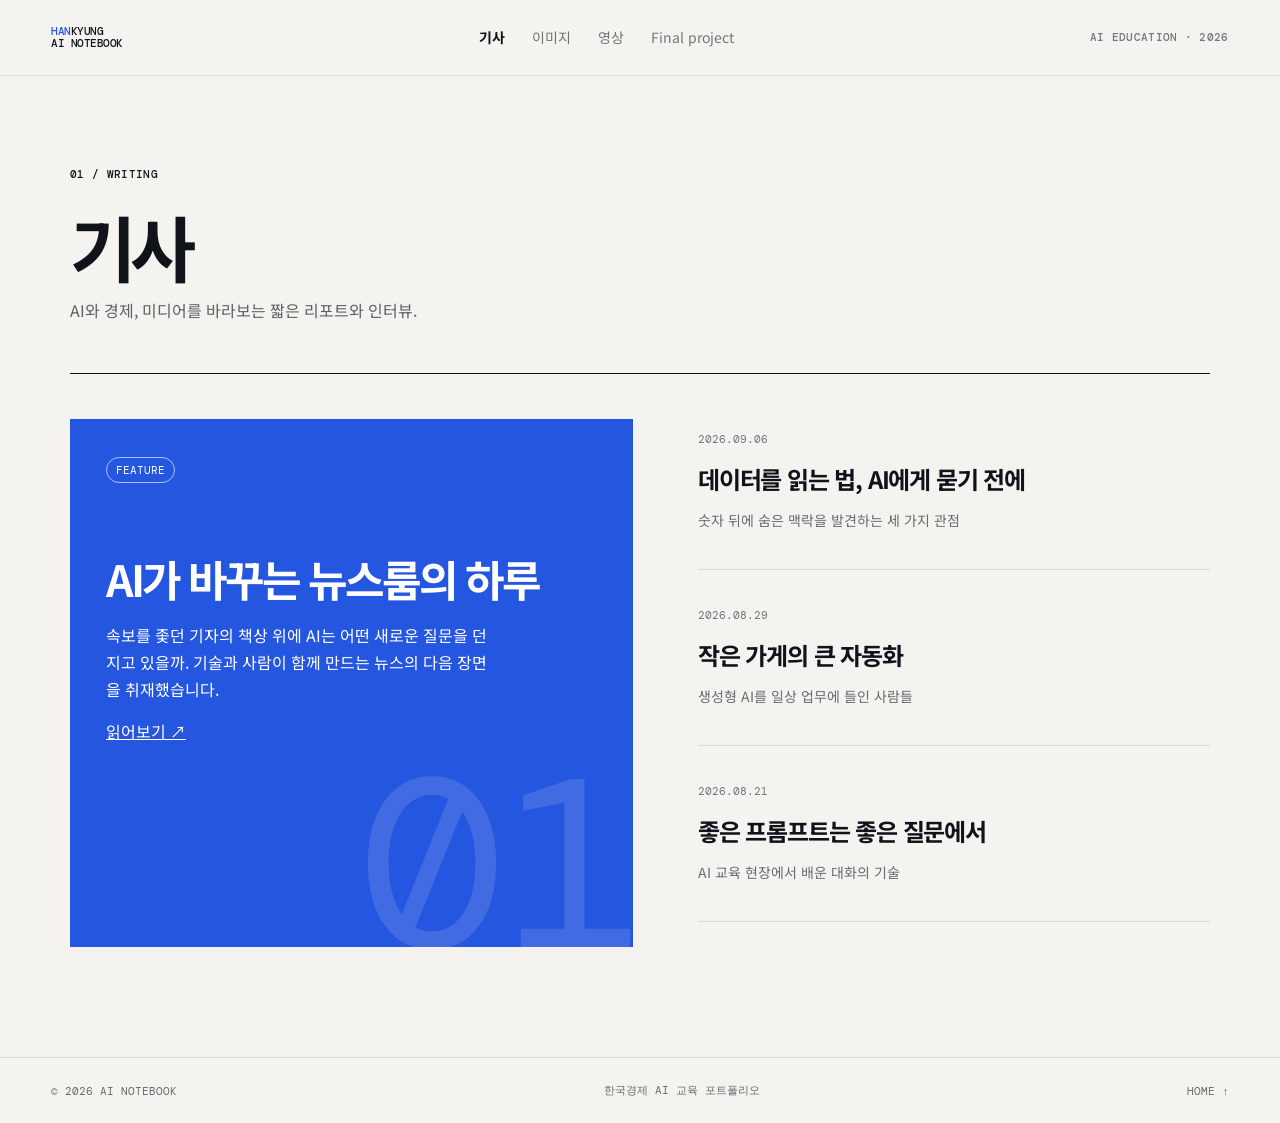
==== article.html @ bb25a0d8 "Add 한국경제 포트폴리오 사이트" ====
<!doctype html><html lang="ko"><head><meta charset="utf-8"><meta name="viewport" content="width=device-width, initial-scale=1"><title>기사 | AI NOTEBOOK</title><link rel="preconnect" href="https://fonts.googleapis.com"><link rel="preconnect" href="https://fonts.gstatic.com" crossorigin><link href="https://fonts.googleapis.com/css2?family=DM+Mono:wght@400;500&family=Noto+Sans+KR:wght@400;500;600;700;800&display=swap" rel="stylesheet"><link rel="stylesheet" href="style.css"></head>
<body><header class="site-header"><a class="brand" href="index.html"><span>HAN</span>KYUNG<br>AI NOTEBOOK</a><nav aria-label="주요 메뉴"><a class="active" href="article.html">기사</a><a href="image.html">이미지</a><a href="video.html">영상</a><a href="final.html">Final project</a></nav><span class="cohort">AI EDUCATION · 2026</span></header><main class="page-shell"><div class="page-head"><p class="eyebrow">01 / WRITING</p><h1>기사</h1><p>AI와 경제, 미디어를 바라보는 짧은 리포트와 인터뷰.</p></div><section class="article-layout"><article class="lead-story"><span class="tag">FEATURE</span><h2>AI가 바꾸는 뉴스룸의 하루</h2><p>속보를 좇던 기자의 책상 위에 AI는 어떤 새로운 질문을 던지고 있을까. 기술과 사람이 함께 만드는 뉴스의 다음 장면을 취재했습니다.</p><a href="#">읽어보기 ↗</a><div class="number">01</div></article><div class="story-list"><article><span>2026.09.06</span><h3>데이터를 읽는 법, AI에게 묻기 전에</h3><p>숫자 뒤에 숨은 맥락을 발견하는 세 가지 관점</p></article><article><span>2026.08.29</span><h3>작은 가게의 큰 자동화</h3><p>생성형 AI를 일상 업무에 들인 사람들</p></article><article><span>2026.08.21</span><h3>좋은 프롬프트는 좋은 질문에서</h3><p>AI 교육 현장에서 배운 대화의 기술</p></article></div></section></main><footer><span>© 2026 AI NOTEBOOK</span><span>한국경제 AI 교육 포트폴리오</span><a href="index.html">HOME ↑</a></footer></body></html>
---- style.css ----
:root{--ink:#11131b;--paper:#f4f3ef;--blue:#2154ed;--line:#d9d9d5;--mono:'DM Mono',monospace;--sans:'Noto Sans KR',sans-serif}*{box-sizing:border-box}html{scroll-behavior:smooth}body{margin:0;color:var(--ink);background:var(--paper);font-family:var(--sans);font-size:16px}.site-header,footer{display:flex;align-items:center;justify-content:space-between;padding:25px max(4vw,32px);border-bottom:1px solid var(--line)}.brand{font:500 11px/1.12 var(--mono);letter-spacing:-.5px;color:inherit;text-decoration:none}.brand span{color:var(--blue)}nav{display:flex;gap:27px}nav a{font-size:14px;color:#72747a;text-decoration:none}nav a:hover,nav a.active{color:var(--ink);font-weight:700}.cohort,.eyebrow{font:500 11px var(--mono);letter-spacing:.03em}.cohort{color:#73757a}.hero{position:relative;overflow:hidden;min-height:580px;padding:64px max(9vw,50px);background:#11131b;color:#fff}.hero h1,.page-head h1,.final-wrap h1{margin:46px 0 20px;font-size:clamp(52px,7.5vw,108px);letter-spacing:-.09em;line-height:1.02}.hero h1 em,.final-wrap em{font-style:normal;color:#5b86ff}.hero-copy{line-height:1.8;color:#c7cad4}.round-link{display:inline-flex;gap:22px;align-items:center;margin-top:32px;padding:11px 11px 11px 18px;border:1px solid #4c4e57;border-radius:30px;color:#fff;text-decoration:none;font-size:14px}.round-link b{background:#fff;color:#111;padding:7px 9px;border-radius:50%;font-size:12px}.hero-orb{position:absolute;right:10%;top:72px;width:340px;height:340px;border:1px solid #2f3350;border-radius:50%;background:radial-gradient(circle at 30% 30%,#345cf5,transparent 24%),radial-gradient(circle at 65% 70%,#852aff,transparent 18%),#171a28;box-shadow:0 0 80px #164ad166}.hero-orb i{position:absolute;border:1px solid #708cff88;border-radius:50%;inset:40px}.hero-orb i:nth-child(2){inset:82px;border-color:#a8b8ff}.hero-orb i:nth-child(3){inset:125px;border-color:#fff}.hero-orb span{position:absolute;left:43%;top:43%;font:500 12px/1.3 var(--mono);letter-spacing:2px}.intro-grid{display:grid;grid-template-columns:1.2fr 1fr;gap:80px;padding:100px max(9vw,50px)}.intro-grid h2{font-size:clamp(28px,3.3vw,46px);letter-spacing:-.07em;line-height:1.22}.intro-grid>p{align-self:end;line-height:1.8;color:#565861}.collection{padding:0 max(9vw,50px) 110px}.section-top{display:flex;justify-content:space-between;border-bottom:1px solid var(--ink);padding-bottom:16px}.section-top a{color:inherit;text-decoration:none;font-size:14px}.feature-grid{display:grid;grid-template-columns:1.2fr 1fr 1fr;min-height:330px}.tile{position:relative;overflow:hidden;padding:25px;color:inherit;text-decoration:none;border-right:1px solid var(--paper);display:flex;flex-direction:column;justify-content:space-between}.tile span,.tile small{font:12px var(--mono)}.tile strong{font-size:26px;letter-spacing:-.06em;line-height:1.3}.tile-blue{color:#fff;background:linear-gradient(145deg,#1640be,#2a78f2)}.tile-light{background:#dce8d4}.tile-dark{color:#fff;background:linear-gradient(145deg,#111a3a,#4c216c)}.mini-sun{position:absolute;width:180px;height:180px;border:20px solid #ffba3e;border-radius:50%;right:-40px;bottom:-60px}.play{font-size:28px;z-index:1}.page-shell{max-width:1220px;margin:auto;padding:80px 40px 110px}.page-head{border-bottom:1px solid var(--ink);padding-bottom:35px;margin-bottom:45px}.page-head h1{font-size:72px;margin:28px 0 12px}.page-head>p:last-child{color:#5d6066}.article-layout{display:grid;grid-template-columns:1.1fr 1fr;gap:65px}.lead-story{position:relative;overflow:hidden;min-height:440px;padding:36px;background:#2556df;color:white}.tag{font:11px var(--mono);border:1px solid #adc2ff;padding:5px 9px;border-radius:20px}.lead-story h2{font-size:43px;letter-spacing:-.07em;line-height:1.15;margin:75px 0 18px}.lead-story p{max-width:390px;line-height:1.7}.lead-story a{position:relative;z-index:1;color:#fff}.number{position:absolute;right:-15px;bottom:-38px;font:240px/1 var(--mono);color:#ffffff20}.story-list article{padding:5px 0 25px;margin-bottom:25px;border-bottom:1px solid var(--line)}.story-list span,.video-list p{font:11px var(--mono);color:#6f727a}.story-list h3{font-size:24px;letter-spacing:-.05em;margin:13px 0}.story-list p{font-size:14px;color:#696b72}.masonry{display:grid;grid-template-columns:1.2fr .8fr 1fr;gap:18px}.visual{margin:0;min-height:240px;position:relative;overflow:hidden;background:#ddd}.visual figcaption{position:absolute;inset:auto 0 0;padding:16px;background:linear-gradient(transparent,#000b);color:#fff;font-size:17px}.visual figcaption span,.visual figcaption em{font:11px var(--mono);font-style:normal}.visual figcaption em{float:right}.one{grid-row:span 2;min-height:500px;background:radial-gradient(circle at 65% 25%,#ff6e5c,transparent 10%),linear-gradient(140deg,#17142d 25%,#175ee5 55%,#ff8c54)}.two{background:radial-gradient(circle at 70% 20%,#d9e0ff,transparent 15%),linear-gradient(125deg,#718a54,#d5e0a9)}.three{background:repeating-radial-gradient(ellipse at 20% 100%,#28d3d0 0 12px,#124d82 14px 30px)}.four{grid-column:span 2;background:radial-gradient(circle at 70% 45%,#ffde89,transparent 15%),linear-gradient(120deg,#111,#d03b99)}.five{background:linear-gradient(135deg,#f1c2b1,#772a63 48%,#192b62)}.video-page{background:#11131b;color:#f7f7f2}.video-page .site-header{border-color:#343640}.video-page nav a{color:#a1a4ad}.video-page nav a.active{color:#fff}.screen{position:relative;min-height:480px;padding:50px;background:radial-gradient(circle at 68% 42%,#7b3cff,transparent 7%),radial-gradient(circle at 55% 50%,#274ee9,transparent 20%),linear-gradient(135deg,#0d1532,#281c42);overflow:hidden}.screen:before,.screen:after{content:"";position:absolute;width:520px;height:190px;border:25px solid #2868f4;border-radius:50%;transform:rotate(-32deg);right:-90px;top:110px;opacity:.7}.screen:after{width:330px;height:120px;right:190px;top:170px;border-color:#a67cff}.screen-text{position:relative;z-index:1}.screen-text p{font:12px var(--mono)}.screen h2{font-size:clamp(35px,5vw,65px);line-height:1.15;letter-spacing:-.08em}.big-play{position:absolute;z-index:2;left:50%;top:50%;transform:translate(-50%,-50%);width:82px;height:82px;border:0;border-radius:50%;background:white;color:#2454df;font-size:26px;padding-left:8px}.duration{position:absolute;right:25px;bottom:25px;font:12px var(--mono)}.video-list{display:grid;grid-template-columns:repeat(3,1fr);gap:24px;margin-top:28px}.thumb{height:150px;display:grid;place-items:center}.thumb b{padding:12px 14px;border:1px solid #fff;border-radius:50%}.thumb-a{background:linear-gradient(135deg,#f46a80,#2433a5)}.thumb-b{background:linear-gradient(135deg,#1a937e,#8cd8cf)}.thumb-c{background:linear-gradient(135deg,#4e2573,#ff962d)}.video-list h3{margin:8px 0;font-size:18px}.final-page{background:#e5e5e0}.final-wrap{max-width:1220px;margin:auto;padding:75px 40px 75px}.final-wrap h1{margin:40px 0 15px}.final-copy{line-height:1.8;color:#606268}.project-board{margin-top:65px;display:grid;grid-template-columns:1fr 1.2fr;min-height:440px;background:#121523;color:#fff}.project-title{padding:45px}.project-title span,.project-meta{font:11px var(--mono)}.project-title h2{font-size:48px;line-height:.98;letter-spacing:-.07em}.project-title p{max-width:290px;font-size:14px;line-height:1.7;color:#c6c8d2}.project-title a{color:#fff;font-size:14px}.project-visual{position:relative;overflow:hidden;background:radial-gradient(circle,#427aff 0 11%,#182145 12% 29%,#13172b 30%)}.globe,.orbit{position:absolute;border:1px solid #8aa7ff;border-radius:50%;left:50%;top:50%;transform:translate(-50%,-50%)}.globe{width:180px;height:180px;background:repeating-linear-gradient(0deg,transparent 0 17px,#7194f855 18px 19px);box-shadow:0 0 55px #2556ff}.orbit{width:380px;height:180px;transform:translate(-50%,-50%) rotate(-24deg)}.o2{width:260px;height:300px;transform:translate(-50%,-50%) rotate(43deg);border-color:#eb96ff}.project-visual b{position:absolute;right:35px;bottom:30px;font:500 13px/1.2 var(--mono);letter-spacing:2px}.project-meta{display:flex;justify-content:space-between;gap:15px;padding-top:18px}footer{border-top:1px solid var(--line);border-bottom:0;font:11px var(--mono);color:#676971}footer a{color:inherit;text-decoration:none}@media(max-width:720px){.site-header{padding:18px 22px;align-items:flex-start}.cohort{display:none}nav{gap:13px;flex-wrap:wrap;justify-content:flex-end}nav a{font-size:12px}.hero{padding:42px 28px;min-height:610px}.hero-orb{width:230px;height:230px;right:-40px;top:270px}.intro-grid,.article-layout,.project-board{grid-template-columns:1fr;gap:25px}.intro-grid{padding:65px 28px}.collection{padding:0 28px 65px}.feature-grid{grid-template-columns:1fr;gap:1px}.tile{min-height:185px}.page-shell,.final-wrap{padding:55px 22px 65px}.page-head h1{font-size:55px}.masonry{grid-template-columns:1fr 1fr}.one{grid-row:span 1;grid-column:span 2;min-height:350px}.four{grid-column:span 2}.video-list{grid-template-columns:1fr}.screen{min-height:400px;padding:30px}.project-title{padding:32px}.project-visual{min-height:320px}.project-meta{flex-direction:column}.final-wrap h1{font-size:52px}footer{padding:22px;gap:12px;flex-wrap:wrap}}
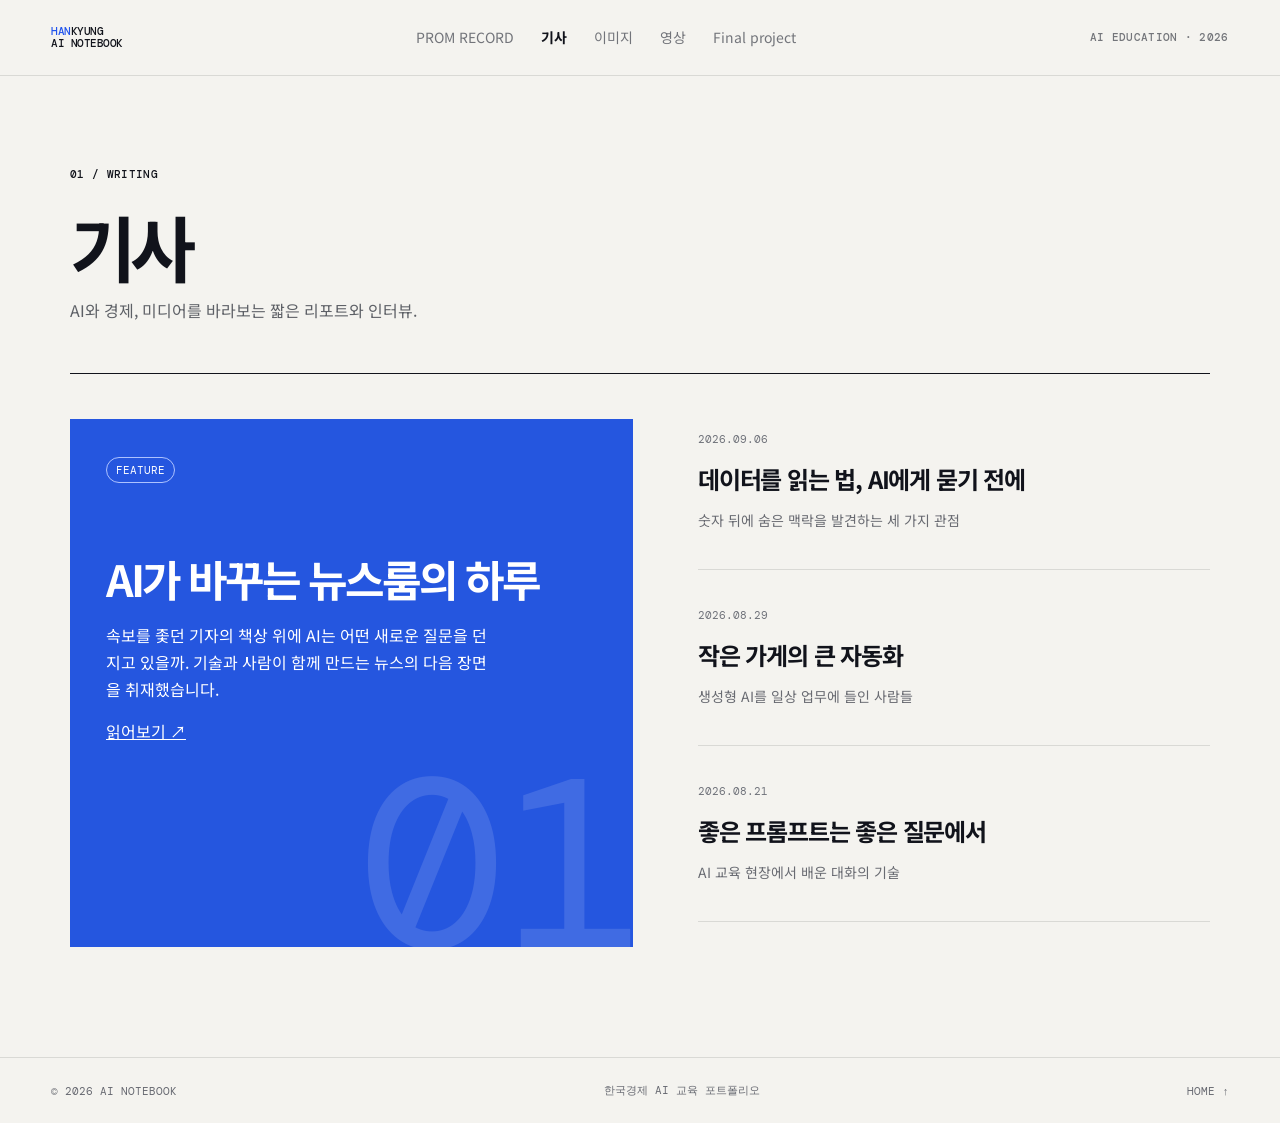
==== commit a0894ba0: "Add PROM RECORD introduction page" ====
--- a/article.html
+++ b/article.html
@@ -1,2 +1,2 @@
 <!doctype html><html lang="ko"><head><meta charset="utf-8"><meta name="viewport" content="width=device-width, initial-scale=1"><title>기사 | AI NOTEBOOK</title><link rel="preconnect" href="https://fonts.googleapis.com"><link rel="preconnect" href="https://fonts.gstatic.com" crossorigin><link href="https://fonts.googleapis.com/css2?family=DM+Mono:wght@400;500&family=Noto+Sans+KR:wght@400;500;600;700;800&display=swap" rel="stylesheet"><link rel="stylesheet" href="style.css"></head>
-<body><header class="site-header"><a class="brand" href="index.html"><span>HAN</span>KYUNG<br>AI NOTEBOOK</a><nav aria-label="주요 메뉴"><a class="active" href="article.html">기사</a><a href="image.html">이미지</a><a href="video.html">영상</a><a href="final.html">Final project</a></nav><span class="cohort">AI EDUCATION · 2026</span></header><main class="page-shell"><div class="page-head"><p class="eyebrow">01 / WRITING</p><h1>기사</h1><p>AI와 경제, 미디어를 바라보는 짧은 리포트와 인터뷰.</p></div><section class="article-layout"><article class="lead-story"><span class="tag">FEATURE</span><h2>AI가 바꾸는 뉴스룸의 하루</h2><p>속보를 좇던 기자의 책상 위에 AI는 어떤 새로운 질문을 던지고 있을까. 기술과 사람이 함께 만드는 뉴스의 다음 장면을 취재했습니다.</p><a href="#">읽어보기 ↗</a><div class="number">01</div></article><div class="story-list"><article><span>2026.09.06</span><h3>데이터를 읽는 법, AI에게 묻기 전에</h3><p>숫자 뒤에 숨은 맥락을 발견하는 세 가지 관점</p></article><article><span>2026.08.29</span><h3>작은 가게의 큰 자동화</h3><p>생성형 AI를 일상 업무에 들인 사람들</p></article><article><span>2026.08.21</span><h3>좋은 프롬프트는 좋은 질문에서</h3><p>AI 교육 현장에서 배운 대화의 기술</p></article></div></section></main><footer><span>© 2026 AI NOTEBOOK</span><span>한국경제 AI 교육 포트폴리오</span><a href="index.html">HOME ↑</a></footer></body></html>
+<body><header class="site-header"><a class="brand" href="index.html"><span>HAN</span>KYUNG<br>AI NOTEBOOK</a><nav aria-label="주요 메뉴"><a href="introduce.html">PROM RECORD</a><a class="active" href="article.html">기사</a><a href="image.html">이미지</a><a href="video.html">영상</a><a href="final.html">Final project</a></nav><span class="cohort">AI EDUCATION · 2026</span></header><main class="page-shell"><div class="page-head"><p class="eyebrow">01 / WRITING</p><h1>기사</h1><p>AI와 경제, 미디어를 바라보는 짧은 리포트와 인터뷰.</p></div><section class="article-layout"><article class="lead-story"><span class="tag">FEATURE</span><h2>AI가 바꾸는 뉴스룸의 하루</h2><p>속보를 좇던 기자의 책상 위에 AI는 어떤 새로운 질문을 던지고 있을까. 기술과 사람이 함께 만드는 뉴스의 다음 장면을 취재했습니다.</p><a href="#">읽어보기 ↗</a><div class="number">01</div></article><div class="story-list"><article><span>2026.09.06</span><h3>데이터를 읽는 법, AI에게 묻기 전에</h3><p>숫자 뒤에 숨은 맥락을 발견하는 세 가지 관점</p></article><article><span>2026.08.29</span><h3>작은 가게의 큰 자동화</h3><p>생성형 AI를 일상 업무에 들인 사람들</p></article><article><span>2026.08.21</span><h3>좋은 프롬프트는 좋은 질문에서</h3><p>AI 교육 현장에서 배운 대화의 기술</p></article></div></section></main><footer><span>© 2026 AI NOTEBOOK</span><span>한국경제 AI 교육 포트폴리오</span><a href="index.html">HOME ↑</a></footer></body></html>
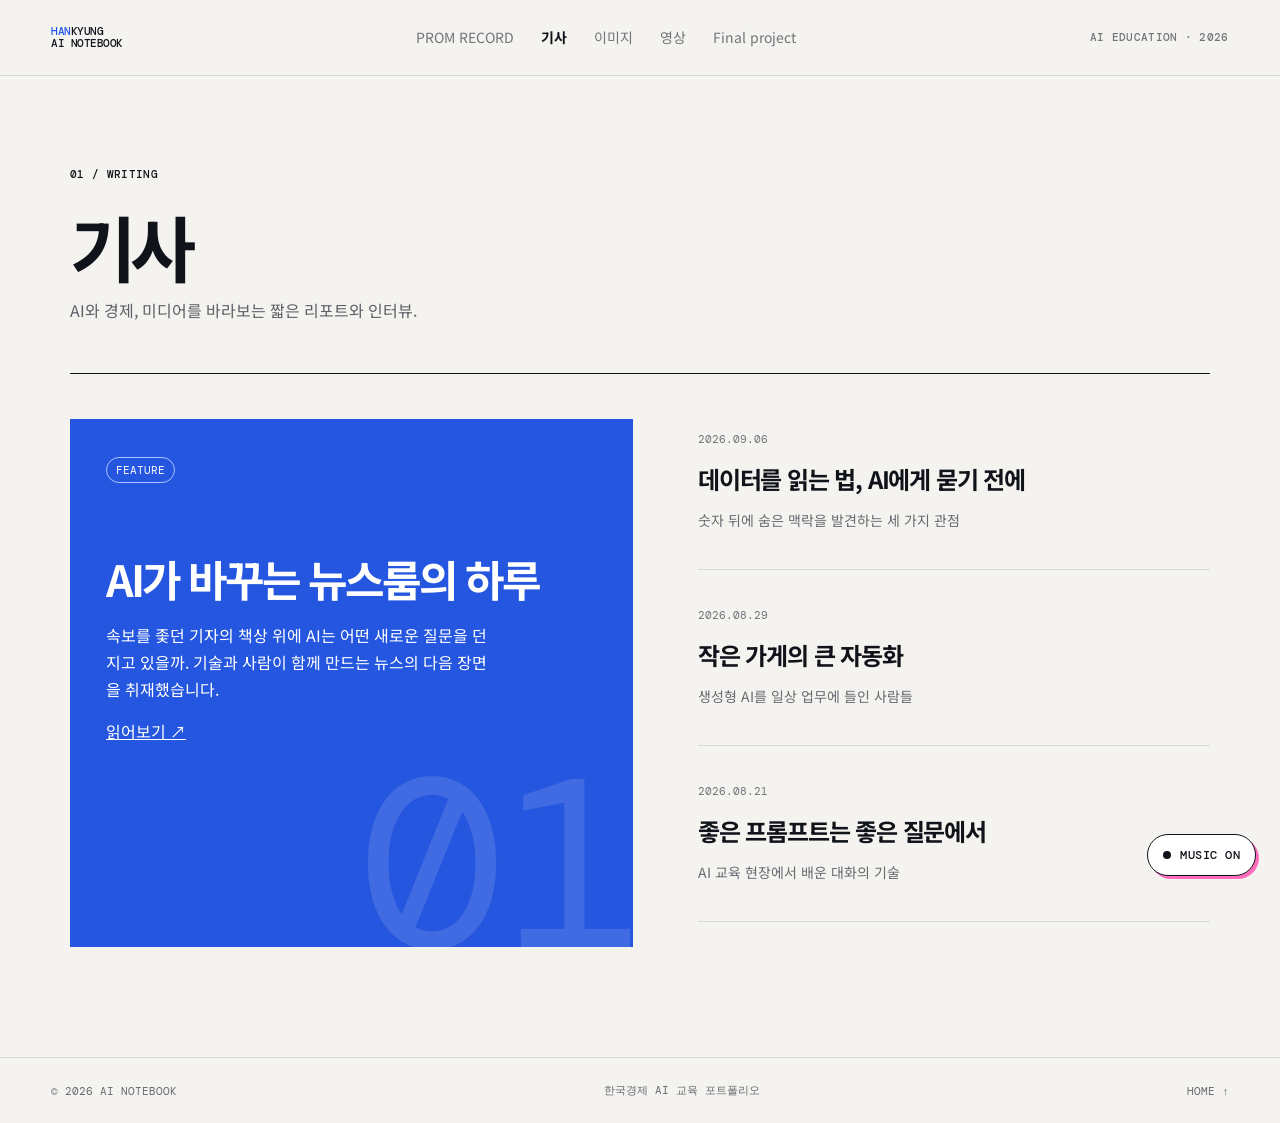
==== commit 326bd7e9: "Add playful website music toggle" ====
--- a/article.html
+++ b/article.html
@@ -1,2 +1,2 @@
-<!doctype html><html lang="ko"><head><meta charset="utf-8"><meta name="viewport" content="width=device-width, initial-scale=1"><title>기사 | AI NOTEBOOK</title><link rel="preconnect" href="https://fonts.googleapis.com"><link rel="preconnect" href="https://fonts.gstatic.com" crossorigin><link href="https://fonts.googleapis.com/css2?family=DM+Mono:wght@400;500&family=Noto+Sans+KR:wght@400;500;600;700;800&display=swap" rel="stylesheet"><link rel="stylesheet" href="style.css"></head>
-<body><header class="site-header"><a class="brand" href="index.html"><span>HAN</span>KYUNG<br>AI NOTEBOOK</a><nav aria-label="주요 메뉴"><a href="introduce.html">PROM RECORD</a><a class="active" href="article.html">기사</a><a href="image.html">이미지</a><a href="video.html">영상</a><a href="final.html">Final project</a></nav><span class="cohort">AI EDUCATION · 2026</span></header><main class="page-shell"><div class="page-head"><p class="eyebrow">01 / WRITING</p><h1>기사</h1><p>AI와 경제, 미디어를 바라보는 짧은 리포트와 인터뷰.</p></div><section class="article-layout"><article class="lead-story"><span class="tag">FEATURE</span><h2>AI가 바꾸는 뉴스룸의 하루</h2><p>속보를 좇던 기자의 책상 위에 AI는 어떤 새로운 질문을 던지고 있을까. 기술과 사람이 함께 만드는 뉴스의 다음 장면을 취재했습니다.</p><a href="#">읽어보기 ↗</a><div class="number">01</div></article><div class="story-list"><article><span>2026.09.06</span><h3>데이터를 읽는 법, AI에게 묻기 전에</h3><p>숫자 뒤에 숨은 맥락을 발견하는 세 가지 관점</p></article><article><span>2026.08.29</span><h3>작은 가게의 큰 자동화</h3><p>생성형 AI를 일상 업무에 들인 사람들</p></article><article><span>2026.08.21</span><h3>좋은 프롬프트는 좋은 질문에서</h3><p>AI 교육 현장에서 배운 대화의 기술</p></article></div></section></main><footer><span>© 2026 AI NOTEBOOK</span><span>한국경제 AI 교육 포트폴리오</span><a href="index.html">HOME ↑</a></footer></body></html>
+<!doctype html><html lang="ko"><head><meta charset="utf-8"><meta name="viewport" content="width=device-width, initial-scale=1"><title>기사 | AI NOTEBOOK</title><link rel="preconnect" href="https://fonts.googleapis.com"><link rel="preconnect" href="https://fonts.gstatic.com" crossorigin><link href="https://fonts.googleapis.com/css2?family=DM+Mono:wght@400;500&family=Noto+Sans+KR:wght@400;500;600;700;800&display=swap" rel="stylesheet"><link rel="stylesheet" href="style.css"><link rel="stylesheet" href="sound.css"></head>
+<body><header class="site-header"><a class="brand" href="index.html"><span>HAN</span>KYUNG<br>AI NOTEBOOK</a><nav aria-label="주요 메뉴"><a href="introduce.html">PROM RECORD</a><a class="active" href="article.html">기사</a><a href="image.html">이미지</a><a href="video.html">영상</a><a href="final.html">Final project</a></nav><span class="cohort">AI EDUCATION · 2026</span></header><main class="page-shell"><div class="page-head"><p class="eyebrow">01 / WRITING</p><h1>기사</h1><p>AI와 경제, 미디어를 바라보는 짧은 리포트와 인터뷰.</p></div><section class="article-layout"><article class="lead-story"><span class="tag">FEATURE</span><h2>AI가 바꾸는 뉴스룸의 하루</h2><p>속보를 좇던 기자의 책상 위에 AI는 어떤 새로운 질문을 던지고 있을까. 기술과 사람이 함께 만드는 뉴스의 다음 장면을 취재했습니다.</p><a href="#">읽어보기 ↗</a><div class="number">01</div></article><div class="story-list"><article><span>2026.09.06</span><h3>데이터를 읽는 법, AI에게 묻기 전에</h3><p>숫자 뒤에 숨은 맥락을 발견하는 세 가지 관점</p></article><article><span>2026.08.29</span><h3>작은 가게의 큰 자동화</h3><p>생성형 AI를 일상 업무에 들인 사람들</p></article><article><span>2026.08.21</span><h3>좋은 프롬프트는 좋은 질문에서</h3><p>AI 교육 현장에서 배운 대화의 기술</p></article></div></section></main><footer><span>© 2026 AI NOTEBOOK</span><span>한국경제 AI 교육 포트폴리오</span><a href="index.html">HOME ↑</a></footer><script src="sound.js"></script></body></html>
--- a/sound.css
+++ b/sound.css
@@ -0,0 +1 @@
+.sound-toggle{position:fixed;right:24px;bottom:24px;z-index:20;display:inline-flex;align-items:center;gap:9px;padding:12px 15px;border:1px solid #11131b;border-radius:999px;background:#fff;color:#11131b;font:500 12px var(--mono);letter-spacing:.04em;cursor:pointer;box-shadow:3px 3px 0 #ff6cba;transition:transform .18s ease,box-shadow .18s ease}.sound-toggle:hover{transform:translate(2px,2px);box-shadow:1px 1px 0 #ff6cba}.sound-toggle[aria-pressed="true"]{background:#ff6cba;color:#11131b;box-shadow:3px 3px 0 #11131b}.sound-toggle i{width:8px;height:8px;border-radius:50%;background:currentColor}@media(max-width:720px){.sound-toggle{right:16px;bottom:16px;padding:11px 13px}}
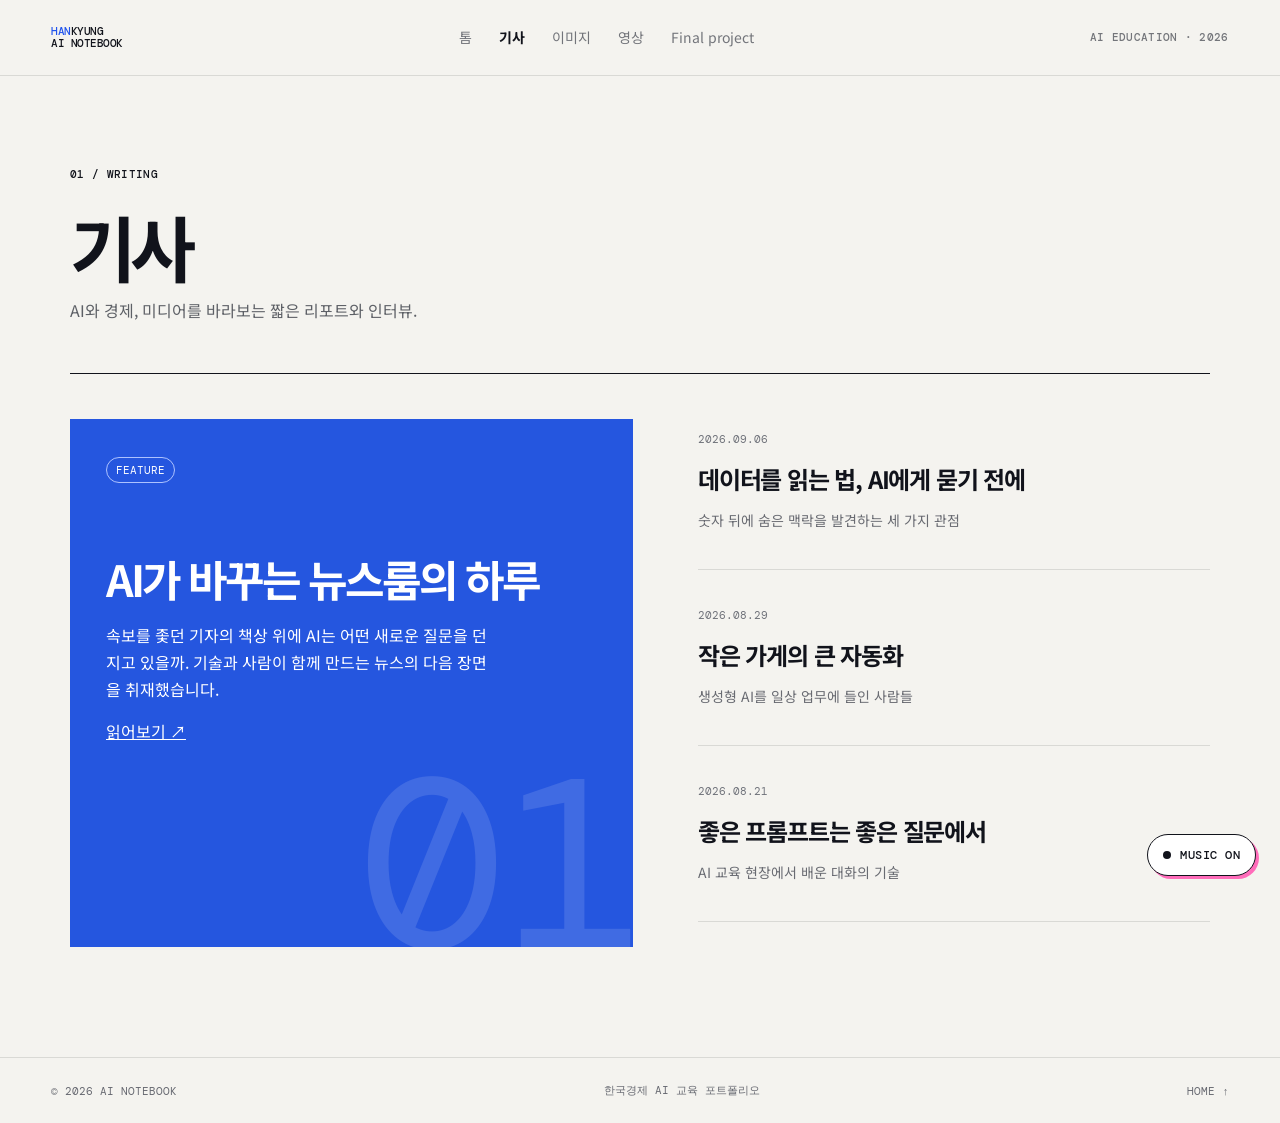
==== commit 026e5abb: "Rename portfolio menu to 톰" ====
--- a/article.html
+++ b/article.html
@@ -1,2 +1,2 @@
-<!doctype html><html lang="ko"><head><meta charset="utf-8"><meta name="viewport" content="width=device-width, initial-scale=1"><title>기사 | AI NOTEBOOK</title><link rel="preconnect" href="https://fonts.googleapis.com"><link rel="preconnect" href="https://fonts.gstatic.com" crossorigin><link href="https://fonts.googleapis.com/css2?family=DM+Mono:wght@400;500&family=Noto+Sans+KR:wght@400;500;600;700;800&display=swap" rel="stylesheet"><link rel="stylesheet" href="style.css"><link rel="stylesheet" href="sound.css"></head>
-<body><header class="site-header"><a class="brand" href="index.html"><span>HAN</span>KYUNG<br>AI NOTEBOOK</a><nav aria-label="주요 메뉴"><a href="introduce.html">PROM RECORD</a><a class="active" href="article.html">기사</a><a href="image.html">이미지</a><a href="video.html">영상</a><a href="final.html">Final project</a></nav><span class="cohort">AI EDUCATION · 2026</span></header><main class="page-shell"><div class="page-head"><p class="eyebrow">01 / WRITING</p><h1>기사</h1><p>AI와 경제, 미디어를 바라보는 짧은 리포트와 인터뷰.</p></div><section class="article-layout"><article class="lead-story"><span class="tag">FEATURE</span><h2>AI가 바꾸는 뉴스룸의 하루</h2><p>속보를 좇던 기자의 책상 위에 AI는 어떤 새로운 질문을 던지고 있을까. 기술과 사람이 함께 만드는 뉴스의 다음 장면을 취재했습니다.</p><a href="#">읽어보기 ↗</a><div class="number">01</div></article><div class="story-list"><article><span>2026.09.06</span><h3>데이터를 읽는 법, AI에게 묻기 전에</h3><p>숫자 뒤에 숨은 맥락을 발견하는 세 가지 관점</p></article><article><span>2026.08.29</span><h3>작은 가게의 큰 자동화</h3><p>생성형 AI를 일상 업무에 들인 사람들</p></article><article><span>2026.08.21</span><h3>좋은 프롬프트는 좋은 질문에서</h3><p>AI 교육 현장에서 배운 대화의 기술</p></article></div></section></main><footer><span>© 2026 AI NOTEBOOK</span><span>한국경제 AI 교육 포트폴리오</span><a href="index.html">HOME ↑</a></footer><script src="sound.js"></script></body></html>
+<!doctype html><html lang="ko"><head><meta charset="utf-8"><meta name="viewport" content="width=device-width, initial-scale=1"><title>기사 | AI NOTEBOOK</title><link rel="preconnect" href="https://fonts.googleapis.com"><link rel="preconnect" href="https://fonts.gstatic.com" crossorigin><link href="https://fonts.googleapis.com/css2?family=DM+Mono:wght@400;500&family=Noto+Sans+KR:wght@400;500;600;700;800&display=swap" rel="stylesheet"><link rel="stylesheet" href="style.css"><link rel="stylesheet" href="sound.css"><link rel="stylesheet" href="responsive.css"></head>
+<body><header class="site-header"><a class="brand" href="index.html"><span>HAN</span>KYUNG<br>AI NOTEBOOK</a><nav aria-label="주요 메뉴"><a href="introduce.html">톰</a><a class="active" href="article.html">기사</a><a href="image.html">이미지</a><a href="video.html">영상</a><a href="final.html">Final project</a></nav><span class="cohort">AI EDUCATION · 2026</span></header><main class="page-shell"><div class="page-head"><p class="eyebrow">01 / WRITING</p><h1>기사</h1><p>AI와 경제, 미디어를 바라보는 짧은 리포트와 인터뷰.</p></div><section class="article-layout"><article class="lead-story"><span class="tag">FEATURE</span><h2>AI가 바꾸는 뉴스룸의 하루</h2><p>속보를 좇던 기자의 책상 위에 AI는 어떤 새로운 질문을 던지고 있을까. 기술과 사람이 함께 만드는 뉴스의 다음 장면을 취재했습니다.</p><a href="#">읽어보기 ↗</a><div class="number">01</div></article><div class="story-list"><article><span>2026.09.06</span><h3>데이터를 읽는 법, AI에게 묻기 전에</h3><p>숫자 뒤에 숨은 맥락을 발견하는 세 가지 관점</p></article><article><span>2026.08.29</span><h3>작은 가게의 큰 자동화</h3><p>생성형 AI를 일상 업무에 들인 사람들</p></article><article><span>2026.08.21</span><h3>좋은 프롬프트는 좋은 질문에서</h3><p>AI 교육 현장에서 배운 대화의 기술</p></article></div></section></main><footer><span>© 2026 AI NOTEBOOK</span><span>한국경제 AI 교육 포트폴리오</span><a href="index.html">HOME ↑</a></footer><script src="sound.js"></script></body></html>
--- a/responsive.css
+++ b/responsive.css
@@ -0,0 +1 @@
+html{overflow-x:hidden}img,svg,video,canvas{max-width:100%;height:auto}.site-header{gap:22px}.site-header nav{min-width:0}.site-header nav a{white-space:nowrap}@media(max-width:1080px){.site-header{padding-inline:clamp(24px,4vw,42px)}.site-header nav{gap:clamp(12px,2vw,22px)}.cohort{display:none}.hero{padding-inline:clamp(32px,7vw,70px)}.hero-orb{right:5%;transform:scale(.86);transform-origin:right top}.intro-grid{gap:45px}.page-shell,.final-wrap{padding-inline:clamp(28px,5vw,40px)}}@media(max-width:820px){.site-header{display:grid;grid-template-columns:auto 1fr;padding-block:18px}.site-header nav{grid-column:1/-1;grid-row:2;display:grid;grid-template-columns:repeat(5,minmax(0,1fr));gap:0;border-top:1px solid var(--line);padding-top:14px}.site-header nav a{font-size:12px;text-align:center}.hero{min-height:530px;padding-top:46px;padding-bottom:48px}.hero-orb{width:260px;height:260px;right:-18px;top:220px;transform:none;opacity:.82}.hero h1{position:relative;z-index:1}.intro-grid{grid-template-columns:1fr;gap:20px;padding-block:70px}.intro-grid>p{max-width:580px}.feature-grid{min-height:0}.tile{min-height:270px}.article-layout{gap:38px}.masonry{gap:12px}.profile-note{gap:40px}}@media(max-width:600px){body{font-size:16px}.site-header{padding:16px 18px 14px}.site-header nav{grid-template-columns:repeat(3,minmax(0,1fr));row-gap:11px;padding-top:12px}.site-header nav a{font-size:11px;letter-spacing:-.04em}.hero{min-height:560px;padding:38px 24px 40px}.hero h1{font-size:clamp(48px,16vw,70px);line-height:1.05}.hero-copy{font-size:15px;line-height:1.7}.hero-orb{width:210px;height:210px;top:292px;right:-30px}.hero-orb i:nth-child(2){inset:55px}.hero-orb i:nth-child(3){inset:85px}.hero-orb span{font-size:10px}.intro-grid,.collection{padding-left:24px;padding-right:24px}.collection{padding-bottom:65px}.section-top{gap:18px}.section-top a{font-size:13px}.feature-grid{grid-template-columns:1fr}.tile{min-height:180px;border-right:0;border-bottom:1px solid var(--paper)}.page-shell,.final-wrap{padding:52px 20px 65px}.page-head h1{font-size:clamp(45px,15vw,58px)}.article-layout{grid-template-columns:1fr;gap:28px}.lead-story{min-height:370px;padding:26px}.lead-story h2{font-size:34px;margin-top:55px}.masonry{grid-template-columns:1fr;gap:12px}.one,.four{grid-row:auto;grid-column:auto;min-height:300px}.visual{min-height:240px}.video-list{gap:30px}.screen{min-height:380px}.screen h2{font-size:clamp(36px,12vw,52px)}.project-board{grid-template-columns:1fr}.project-title{padding:30px}.project-title h2{font-size:42px}.project-visual{min-height:280px}.project-meta{font-size:10px}.profile-hero,.profile-note,.profile-fields,.profile-closing{padding-left:24px;padding-right:24px}.profile-note{padding-top:65px;padding-bottom:65px}.profile-stamp{width:150px;height:150px}.field-list{grid-template-columns:1fr}.field-list article,.field-list article+article{padding:25px 0;border-right:0;border-bottom:1px solid #cbd0df}footer{padding:20px 24px;font-size:10px}}
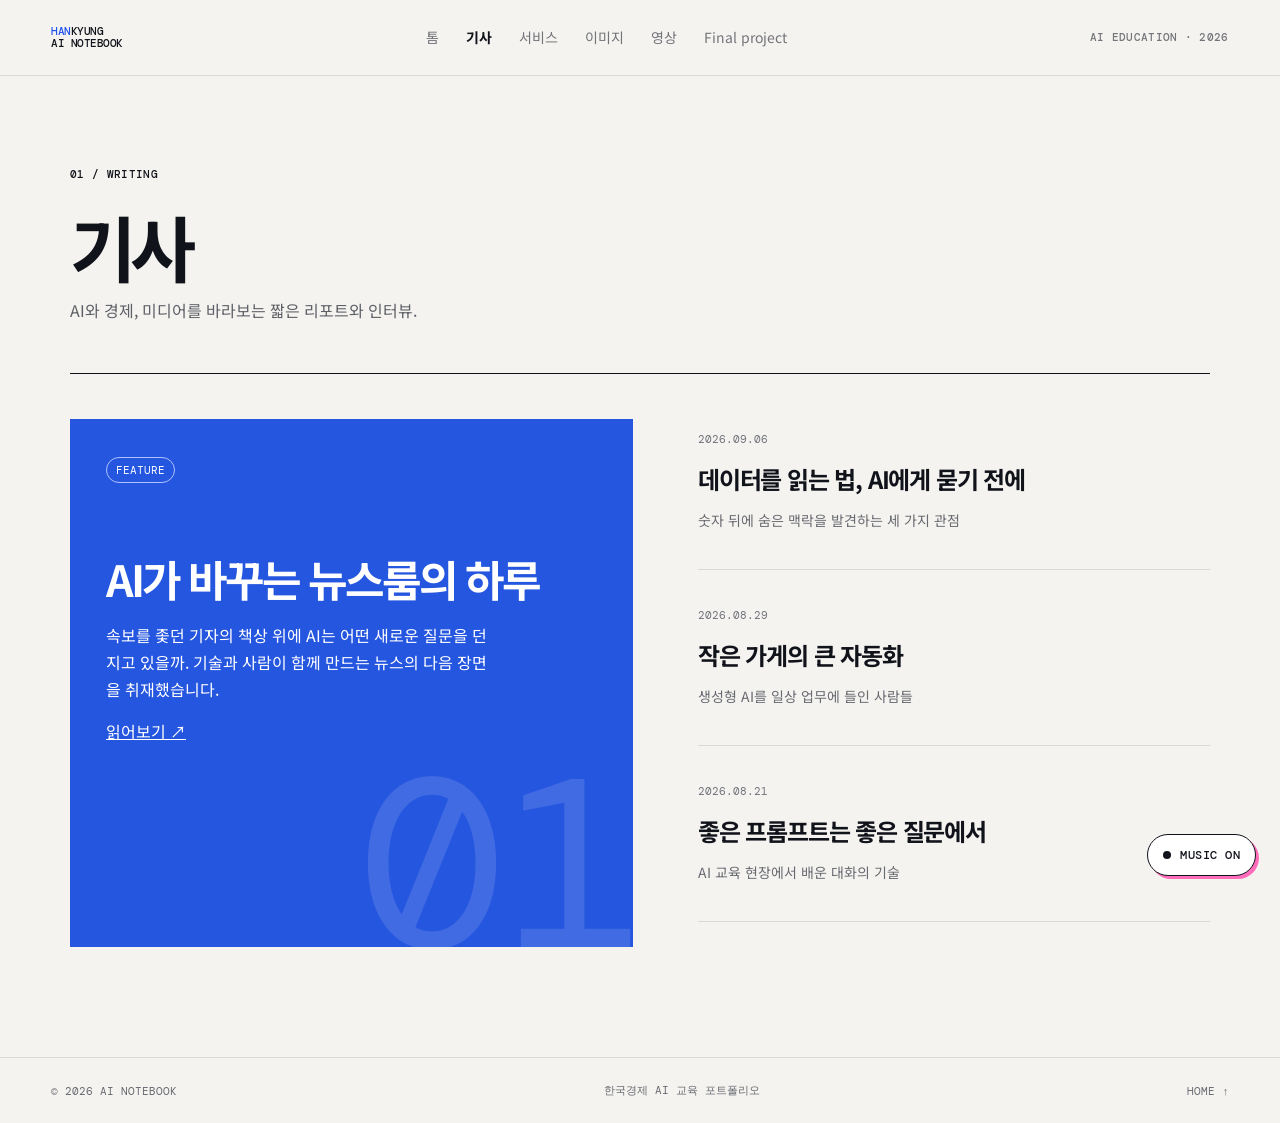
==== commit b4d13809: "Add CyMiniroom service showcase" ====
--- a/article.html
+++ b/article.html
@@ -1,2 +1,2 @@
 <!doctype html><html lang="ko"><head><meta charset="utf-8"><meta name="viewport" content="width=device-width, initial-scale=1"><title>기사 | AI NOTEBOOK</title><link rel="preconnect" href="https://fonts.googleapis.com"><link rel="preconnect" href="https://fonts.gstatic.com" crossorigin><link href="https://fonts.googleapis.com/css2?family=DM+Mono:wght@400;500&family=Noto+Sans+KR:wght@400;500;600;700;800&display=swap" rel="stylesheet"><link rel="stylesheet" href="style.css"><link rel="stylesheet" href="sound.css"><link rel="stylesheet" href="responsive.css"></head>
-<body><header class="site-header"><a class="brand" href="index.html"><span>HAN</span>KYUNG<br>AI NOTEBOOK</a><nav aria-label="주요 메뉴"><a href="introduce.html">톰</a><a class="active" href="article.html">기사</a><a href="image.html">이미지</a><a href="video.html">영상</a><a href="final.html">Final project</a></nav><span class="cohort">AI EDUCATION · 2026</span></header><main class="page-shell"><div class="page-head"><p class="eyebrow">01 / WRITING</p><h1>기사</h1><p>AI와 경제, 미디어를 바라보는 짧은 리포트와 인터뷰.</p></div><section class="article-layout"><article class="lead-story"><span class="tag">FEATURE</span><h2>AI가 바꾸는 뉴스룸의 하루</h2><p>속보를 좇던 기자의 책상 위에 AI는 어떤 새로운 질문을 던지고 있을까. 기술과 사람이 함께 만드는 뉴스의 다음 장면을 취재했습니다.</p><a href="#">읽어보기 ↗</a><div class="number">01</div></article><div class="story-list"><article><span>2026.09.06</span><h3>데이터를 읽는 법, AI에게 묻기 전에</h3><p>숫자 뒤에 숨은 맥락을 발견하는 세 가지 관점</p></article><article><span>2026.08.29</span><h3>작은 가게의 큰 자동화</h3><p>생성형 AI를 일상 업무에 들인 사람들</p></article><article><span>2026.08.21</span><h3>좋은 프롬프트는 좋은 질문에서</h3><p>AI 교육 현장에서 배운 대화의 기술</p></article></div></section></main><footer><span>© 2026 AI NOTEBOOK</span><span>한국경제 AI 교육 포트폴리오</span><a href="index.html">HOME ↑</a></footer><script src="sound.js"></script></body></html>
+<body><header class="site-header"><a class="brand" href="index.html"><span>HAN</span>KYUNG<br>AI NOTEBOOK</a><nav aria-label="주요 메뉴"><a href="introduce.html">톰</a><a class="active" href="article.html">기사</a><a href="service.html">서비스</a><a href="image.html">이미지</a><a href="video.html">영상</a><a href="final.html">Final project</a></nav><span class="cohort">AI EDUCATION · 2026</span></header><main class="page-shell"><div class="page-head"><p class="eyebrow">01 / WRITING</p><h1>기사</h1><p>AI와 경제, 미디어를 바라보는 짧은 리포트와 인터뷰.</p></div><section class="article-layout"><article class="lead-story"><span class="tag">FEATURE</span><h2>AI가 바꾸는 뉴스룸의 하루</h2><p>속보를 좇던 기자의 책상 위에 AI는 어떤 새로운 질문을 던지고 있을까. 기술과 사람이 함께 만드는 뉴스의 다음 장면을 취재했습니다.</p><a href="#">읽어보기 ↗</a><div class="number">01</div></article><div class="story-list"><article><span>2026.09.06</span><h3>데이터를 읽는 법, AI에게 묻기 전에</h3><p>숫자 뒤에 숨은 맥락을 발견하는 세 가지 관점</p></article><article><span>2026.08.29</span><h3>작은 가게의 큰 자동화</h3><p>생성형 AI를 일상 업무에 들인 사람들</p></article><article><span>2026.08.21</span><h3>좋은 프롬프트는 좋은 질문에서</h3><p>AI 교육 현장에서 배운 대화의 기술</p></article></div></section></main><footer><span>© 2026 AI NOTEBOOK</span><span>한국경제 AI 교육 포트폴리오</span><a href="index.html">HOME ↑</a></footer><script src="sound.js"></script></body></html>
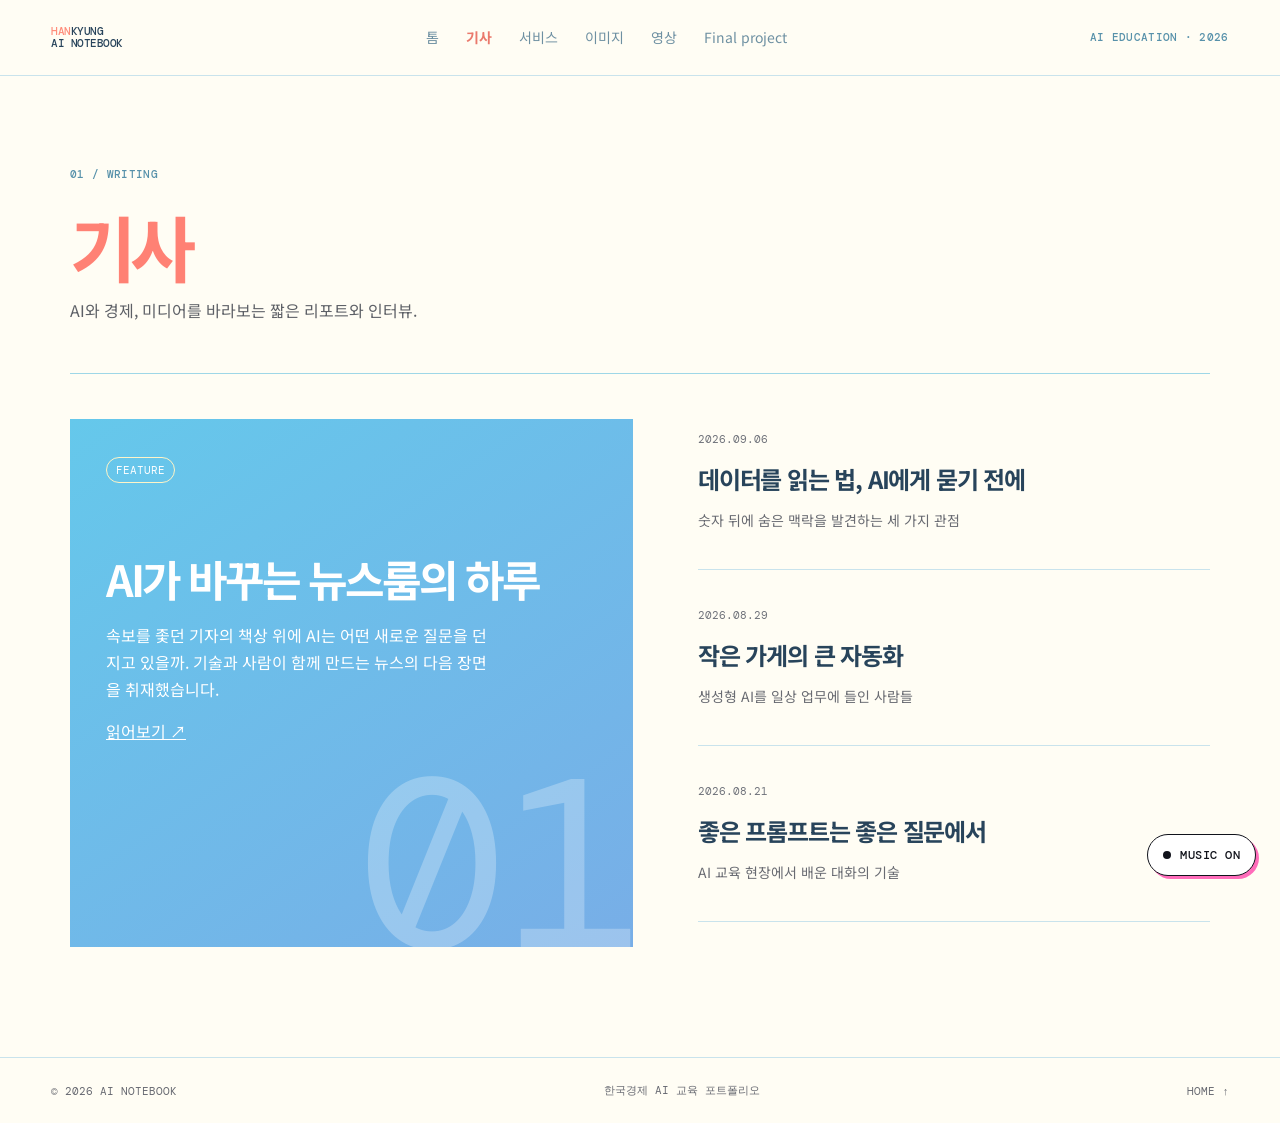
==== commit 08a8c0a0: "Refresh portfolio with summer pastel theme" ====
--- a/article.html
+++ b/article.html
@@ -1,2 +1,2 @@
-<!doctype html><html lang="ko"><head><meta charset="utf-8"><meta name="viewport" content="width=device-width, initial-scale=1"><title>기사 | AI NOTEBOOK</title><link rel="preconnect" href="https://fonts.googleapis.com"><link rel="preconnect" href="https://fonts.gstatic.com" crossorigin><link href="https://fonts.googleapis.com/css2?family=DM+Mono:wght@400;500&family=Noto+Sans+KR:wght@400;500;600;700;800&display=swap" rel="stylesheet"><link rel="stylesheet" href="style.css"><link rel="stylesheet" href="sound.css"><link rel="stylesheet" href="responsive.css"></head>
+<!doctype html><html lang="ko"><head><meta charset="utf-8"><meta name="viewport" content="width=device-width, initial-scale=1"><title>기사 | AI NOTEBOOK</title><link rel="preconnect" href="https://fonts.googleapis.com"><link rel="preconnect" href="https://fonts.gstatic.com" crossorigin><link href="https://fonts.googleapis.com/css2?family=DM+Mono:wght@400;500&family=Noto+Sans+KR:wght@400;500;600;700;800&display=swap" rel="stylesheet"><link rel="stylesheet" href="style.css"><link rel="stylesheet" href="sound.css"><link rel="stylesheet" href="responsive.css"><link rel="stylesheet" href="summer-theme.css"></head>
 <body><header class="site-header"><a class="brand" href="index.html"><span>HAN</span>KYUNG<br>AI NOTEBOOK</a><nav aria-label="주요 메뉴"><a href="introduce.html">톰</a><a class="active" href="article.html">기사</a><a href="service.html">서비스</a><a href="image.html">이미지</a><a href="video.html">영상</a><a href="final.html">Final project</a></nav><span class="cohort">AI EDUCATION · 2026</span></header><main class="page-shell"><div class="page-head"><p class="eyebrow">01 / WRITING</p><h1>기사</h1><p>AI와 경제, 미디어를 바라보는 짧은 리포트와 인터뷰.</p></div><section class="article-layout"><article class="lead-story"><span class="tag">FEATURE</span><h2>AI가 바꾸는 뉴스룸의 하루</h2><p>속보를 좇던 기자의 책상 위에 AI는 어떤 새로운 질문을 던지고 있을까. 기술과 사람이 함께 만드는 뉴스의 다음 장면을 취재했습니다.</p><a href="#">읽어보기 ↗</a><div class="number">01</div></article><div class="story-list"><article><span>2026.09.06</span><h3>데이터를 읽는 법, AI에게 묻기 전에</h3><p>숫자 뒤에 숨은 맥락을 발견하는 세 가지 관점</p></article><article><span>2026.08.29</span><h3>작은 가게의 큰 자동화</h3><p>생성형 AI를 일상 업무에 들인 사람들</p></article><article><span>2026.08.21</span><h3>좋은 프롬프트는 좋은 질문에서</h3><p>AI 교육 현장에서 배운 대화의 기술</p></article></div></section></main><footer><span>© 2026 AI NOTEBOOK</span><span>한국경제 AI 교육 포트폴리오</span><a href="index.html">HOME ↑</a></footer><script src="sound.js"></script></body></html>
--- a/summer-theme.css
+++ b/summer-theme.css
@@ -0,0 +1 @@
+:root{--ink:#28445b;--paper:#fffdf4;--blue:#46aee0;--line:#c9e3ec;--sky:#dff4ff;--sun:#ffd66b;--coral:#ff8d7b;--mint:#cdeed8}body{background:var(--paper);color:var(--ink)}.site-header,footer{background:#fffdf4;border-color:var(--line)}.brand span{color:var(--coral)}nav a{color:#6e90a2}nav a:hover,nav a.active{color:#ea796c}.cohort,.eyebrow{color:#5791aa}.home .hero{background:linear-gradient(90deg,#e8f7ffeb 0%,#e8f7ffd9 43%,#e8f7ff3d 77%),url('assets/summer-room.png') center/cover;color:#28445b}.hero h1 em{color:#ff8475!important}.hero-copy{color:#42697a}.round-link{border-color:#86cce3;background:#fffdf4;color:#355569;box-shadow:3px 3px 0 #ffb19f}.round-link b{background:#ffd66b;color:#28445b}.hero-orb{background:radial-gradient(circle at 35% 30%,#fff8c3,transparent 26%),radial-gradient(circle at 68% 72%,#ffc2b7,transparent 18%),#9ddcf4;box-shadow:0 0 50px #82d3ef88;border-color:#fff}.hero-orb i{border-color:#fff}.hero-orb span{color:#31566e}.intro-grid{background:#fffdf4}.intro-grid h2{color:#416e79}.collection{padding-top:24px;background:#f1fbff}.section-top{border-color:#94cede}.tile-blue{background:linear-gradient(145deg,#6bc6ed,#65aee1)}.tile-light{background:#d9f2d8}.tile-dark{background:linear-gradient(145deg,#ffc59c,#ff94a6);color:#31566e}.page-shell,.final-wrap{background:#fffdf4}.page-head{border-color:#9ed7e7}.page-head h1{color:#ff8174}.lead-story{background:linear-gradient(145deg,#65c8eb,#78aee7)}.tag{border-color:#fff4c7}.number{color:#ffffff44}.visual{border-radius:18px}.video-page{background:#eaf8ff;color:#28445b}.video-page .site-header{border-color:#b7dfec}.video-page nav a{color:#6292a6}.video-page nav a.active{color:#ef7f71}.screen{border-radius:28px;background:linear-gradient(135deg,#8be0ef,#8cb8f7 55%,#ffd2a5)}.screen:before,.screen:after{border-color:#fff8d7}.screen:after{border-color:#ffb2a4}.screen h2{color:#28445b}.big-play{color:#ef7f71}.video-list p{color:#5d879b}.final-page{background:#f4fbef}.project-board{background:#80c5df}.project-visual{background:radial-gradient(circle,#fff6bd 0 11%,#7fc5df 12% 29%,#71b2d4 30%)}.project-title{color:#28445b}.project-title p{color:#325d72}.project-title a{color:#28445b}.globe,.orbit{border-color:#fff}.o2{border-color:#ffd6b6}.introduce-page{background:#f2fbff}.profile-hero{background:linear-gradient(120deg,#8dd5f0,#7db8e9)}.profile-stamp{background:radial-gradient(circle at center,#fff7b9 0 6%,transparent 7%),repeating-radial-gradient(circle at center,transparent 0 27px,#ffffffaa 28px 29px);border-color:#fff}.profile-kicker,.profile-lede em{color:#fff4bf}.profile-note{border-color:#c7e5ef}.profile-closing{background:#75c6e3}.channel-pick{background:#fff9e8}.youtube-button{background:#ff7d72;border-color:#ef685e;box-shadow:5px 5px 0 #ffd366}.service-page{background:#effaff}.service-hero{background:linear-gradient(120deg,#e5f7ffdf,#fff5dbd6),url('assets/summer-room.png') center/cover}.service-copy h1{color:#3c6275}.service-copy h1 em{color:#ff8875}.service-link{background:#ff8a78;box-shadow:4px 4px 0 #ffd36f}.service-details{background:#fffdf4}.service-grid article{border-color:#c7e5ef}.service-grid span{color:#ff8a78}.service-grid h2{color:#4b8297}.home .hero:after,.service-hero:after{content:"";position:absolute;pointer-events:none;background:url('assets/sun-cloud-sticker.png') center/contain no-repeat;opacity:.9}.home .hero{position:relative}.home .hero:after{right:4%;bottom:-55px;width:210px;height:230px}.service-hero{position:relative}.service-hero:after{right:4%;bottom:2%;width:130px;height:170px}@media(max-width:820px){.home .hero:after{width:145px;height:170px;right:-8px;bottom:-15px}.service-hero:after{opacity:.55;width:105px;right:-12px}.hero-orb{opacity:.85}}@media(max-width:600px){.home .hero{background-position:60% center}.home .hero:after{display:none}.service-hero:after{display:none}.round-link{box-shadow:2px 2px 0 #ffb19f}}
